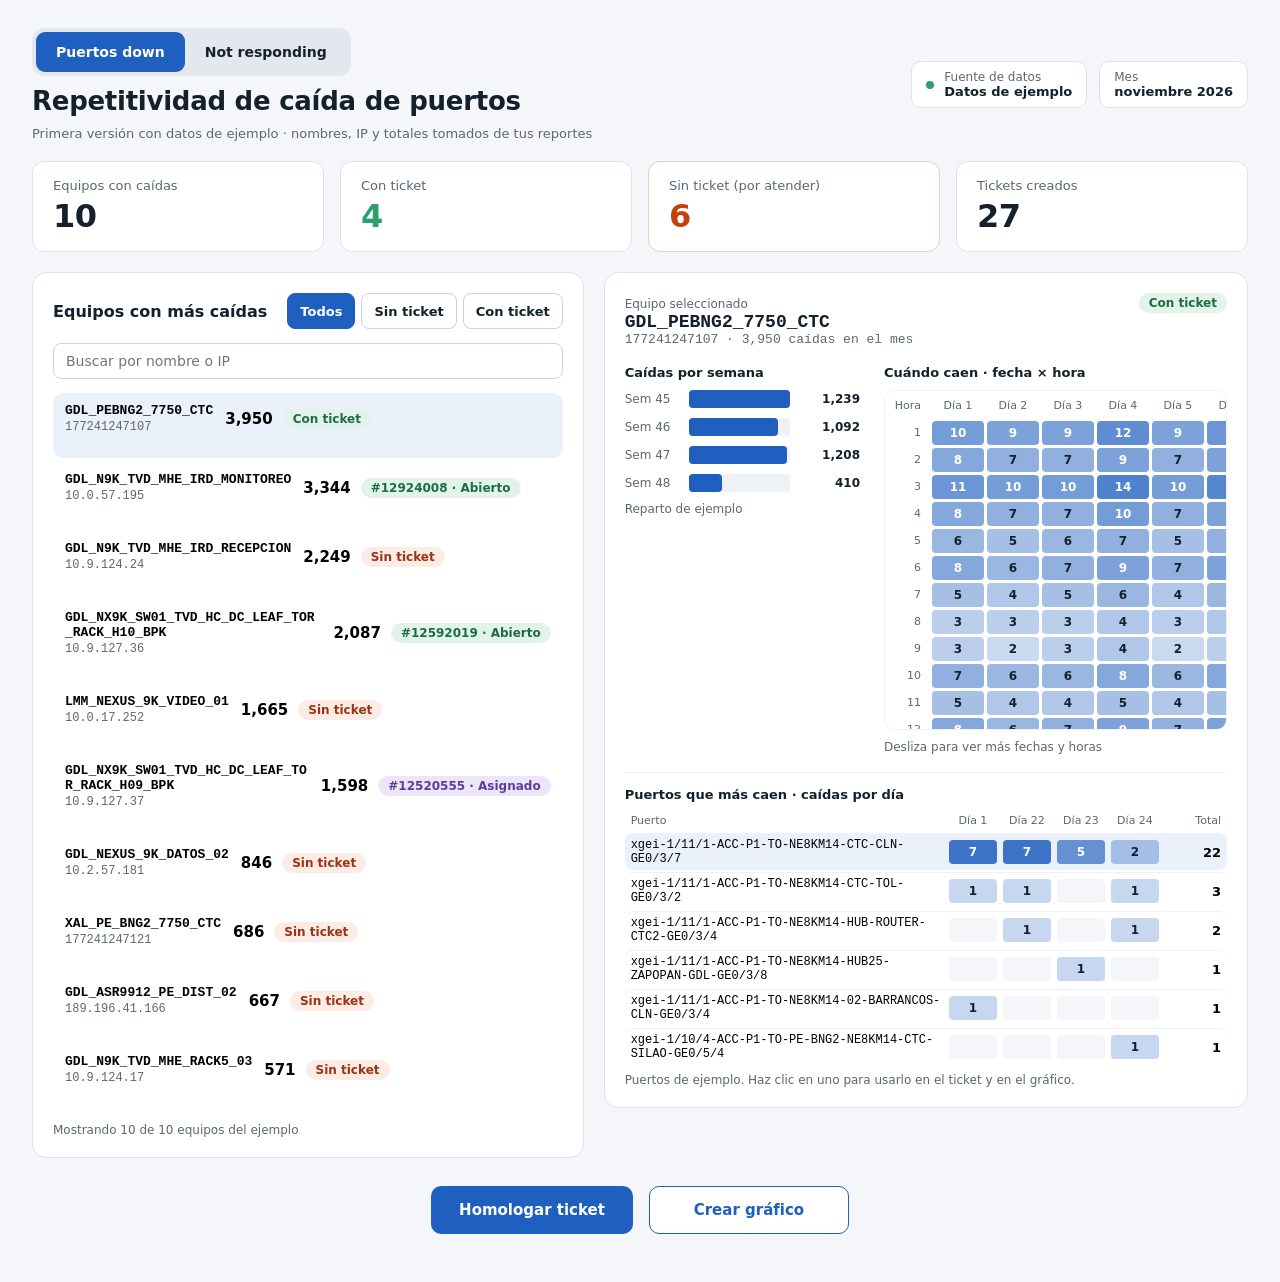
==== index.html @ 20f883a4 "Este es el primer commit de un nuevo proyecto" ====
<!doctype html>
<html lang="es">
<head>
<meta charset="utf-8">
<meta name="viewport" content="width=device-width, initial-scale=1">
<title>Monitor de caídas</title>
<link rel="stylesheet" href="styles.css">
</head>
<body>

<div class="app">

  <header class="top">
    <div class="top-izq">
      <div class="seg" role="tablist" aria-label="Tipo de reporte">
        <button id="tab-down" role="tab" type="button">Puertos down</button>
        <button id="tab-nr" role="tab" type="button">Not responding</button>
      </div>
      <h1 id="titulo"></h1>
      <p class="sub" id="subtitulo"></p>
    </div>
    <div class="top-der">
      <div class="chip-info">
        <span class="punto" aria-hidden="true"></span>
        <div>
          <span class="chip-label">Fuente de datos</span>
          <span class="chip-valor" id="fuente"></span>
        </div>
      </div>
      <div class="chip-info">
        <div>
          <span class="chip-label">Mes</span>
          <span class="chip-valor" id="mes"></span>
        </div>
      </div>
    </div>
  </header>

  <section class="kpis" id="kpis" aria-label="Resumen"></section>

  <main class="cuerpo">
    <section class="card ranking" aria-label="Equipos con más caídas">
      <div class="ranking-head">
        <h2>Equipos con más caídas</h2>
        <div class="filtros" id="filtros">
          <button type="button" data-f="todos" class="activo">Todos</button>
          <button type="button" data-f="sin">Sin ticket</button>
          <button type="button" data-f="con">Con ticket</button>
        </div>
      </div>
      <input id="buscar" class="buscar" type="search" placeholder="Buscar por nombre o IP" aria-label="Buscar por nombre o IP">
      <div class="lista" id="lista"></div>
      <p class="nota" id="nota-lista"></p>
    </section>

    <section class="card detalle" id="detalle" aria-label="Detalle del equipo"></section>
  </main>

  <div class="acciones">
    <button type="button" class="btn primario" id="btn-homologar">Homologar ticket</button>
    <button type="button" class="btn secundario" id="btn-grafico">Crear gráfico</button>
  </div>

</div>

<!-- Modal: Homologar ticket -->
<div class="scrim" id="modal-homologar" hidden>
  <div class="modal modal-estrecho" role="dialog" aria-modal="true" aria-labelledby="mh-titulo">
    <h2 id="mh-titulo">Homologar ticket</h2>

    <div class="campo">
      <span class="campo-titulo">Título del ticket</span>
      <div class="caja">
        <div class="caja-texto" id="mh-t"></div>
        <button type="button" class="btn-copiar" data-copiar="mh-t">Copiar</button>
      </div>
    </div>

    <div class="campo">
      <span class="campo-titulo">Cuerpo del ticket</span>
      <div class="caja">
        <div class="caja-texto cuerpo-scroll" id="mh-c"></div>
        <button type="button" class="btn-copiar" data-copiar="mh-c">Copiar</button>
      </div>
    </div>

    <div class="modal-pie">
      <button type="button" class="btn secundario" data-cerrar>Cerrar</button>
    </div>
  </div>
</div>

<!-- Modal: Crear gráfico -->
<div class="scrim" id="modal-grafico" hidden>
  <div class="modal modal-ancho" role="dialog" aria-modal="true" aria-labelledby="mg-titulo">
    <div class="modal-cab">
      <h2 id="mg-titulo">Crear gráfico</h2>
      <p class="sub">Esta imagen es la que se copia al ticket.</p>
    </div>
    <div class="imagen-wrap" id="mg-imagen"></div>
    <div class="modal-pie">
      <button type="button" class="btn primario" id="mg-copiar">Copiar imagen</button>
      <button type="button" class="btn secundario" data-cerrar>Cerrar</button>
    </div>
    <p class="aviso" id="mg-aviso" role="status"></p>
  </div>
</div>

<script src="data.js"></script>
<script src="plantillas.js"></script>
<script src="app.js"></script>
</body>
</html>
---- styles.css ----
:root {
  --fondo: #F4F6F9;
  --tarjeta: #FFFFFF;
  --borde: #DDE3EA;
  --borde-fuerte: #C9D2DC;
  --texto: #14202B;
  --suave: #5B6773;
  --azul: #1F5FBF;
  --azul-claro: #EAF1FB;
  --verde-fondo: #E2F3EA;
  --verde-texto: #1E6B49;
  --morado-fondo: #ECE6F8;
  --morado-texto: #5A3FA0;
  --rojo-fondo: #FDEBE5;
  --rojo-texto: #9A3412;
  --mono: Consolas, "Courier New", monospace;
}

* { box-sizing: border-box; }

body {
  margin: 0;
  font-family: "Segoe UI", system-ui, Arial, sans-serif;
  background: var(--fondo);
  color: var(--texto);
}

button { font-family: inherit; cursor: pointer; }

.app {
  max-width: 1440px;
  margin: 0 auto;
  padding: 28px 32px 48px;
  display: flex;
  flex-direction: column;
  gap: 20px;
}

/* Encabezado */
.top { display: flex; flex-wrap: wrap; align-items: center; justify-content: space-between; gap: 16px; }
.top-izq { display: flex; flex-direction: column; gap: 10px; }
.top-der { display: flex; flex-wrap: wrap; gap: 12px; }
h1 { margin: 0; font-size: 26px; font-weight: 700; letter-spacing: -0.01em; }
h2 { margin: 0; font-size: 16px; font-weight: 700; }
h3 { margin: 0; font-size: 13px; font-weight: 600; }
.sub { margin: 0; font-size: 13px; color: var(--suave); }

.seg { display: flex; align-self: flex-start; background: #E3E8EF; border-radius: 12px; padding: 4px; }
.seg button { border: none; background: transparent; color: var(--texto); border-radius: 9px; padding: 9px 20px; font-size: 14px; font-weight: 600; min-height: 40px; }
.seg button.activo { background: var(--azul); color: #FFFFFF; }

.chip-info { display: flex; align-items: center; gap: 10px; background: var(--tarjeta); border: 1px solid var(--borde); border-radius: 10px; padding: 8px 14px; }
.chip-info > div { display: flex; flex-direction: column; }
.chip-label { font-size: 12px; color: var(--suave); }
.chip-valor { font-size: 13px; font-weight: 600; }
.punto { width: 8px; height: 8px; border-radius: 50%; background: #2E9E6B; }

/* KPIs */
.kpis { display: grid; grid-template-columns: repeat(4, minmax(0, 1fr)); gap: 16px; }
.kpi { background: var(--tarjeta); border: 1px solid var(--borde); border-radius: 12px; padding: 16px 20px; display: flex; flex-direction: column; gap: 4px; }
.kpi.alerta { border-color: #F2C9C0; }
.kpi-label { font-size: 13px; color: var(--suave); }
.kpi-valor { font-size: 32px; font-weight: 700; letter-spacing: -0.02em; }
.kpi-valor.verde { color: #2E9E6B; }
.kpi-valor.naranja { color: #C2410C; }

/* Cuerpo */
.cuerpo { display: flex; flex-wrap: wrap; gap: 20px; align-items: flex-start; }
.card { background: var(--tarjeta); border: 1px solid var(--borde); border-radius: 14px; padding: 20px; }
.ranking { flex: 1 1 520px; min-width: 0; display: flex; flex-direction: column; gap: 14px; }
.detalle { flex: 1.4 1 600px; min-width: 0; display: flex; flex-direction: column; gap: 18px; }

.ranking-head { display: flex; flex-wrap: wrap; align-items: center; justify-content: space-between; gap: 10px; }
.filtros { display: flex; gap: 6px; }
.filtros button { border: 1px solid var(--borde-fuerte); background: #FFFFFF; color: var(--texto); border-radius: 8px; padding: 6px 12px; font-size: 13px; font-weight: 600; min-height: 36px; }
.filtros button.activo { background: var(--azul); border-color: var(--azul); color: #FFFFFF; }

.buscar { width: 100%; border: 1px solid var(--borde-fuerte); border-radius: 8px; padding: 9px 12px; font-size: 14px; font-family: inherit; }

.lista { display: flex; flex-direction: column; gap: 4px; max-height: 760px; overflow-y: auto; }
.fila { width: 100%; text-align: left; border: none; background: transparent; border-radius: 10px; padding: 10px 12px; display: flex; flex-direction: column; gap: 8px; }
.fila:hover { background: #F7F9FC; }
.fila.sel { background: var(--azul-claro); }
.fila-top { display: flex; align-items: center; justify-content: space-between; gap: 12px; }
.fila-nombre { display: flex; flex-direction: column; gap: 2px; min-width: 0; }
.nombre { font-family: var(--mono); font-size: 13px; font-weight: 700; overflow-wrap: anywhere; }
.ip { font-family: var(--mono); font-size: 12px; color: var(--suave); }
.fila-der { display: flex; align-items: center; gap: 10px; flex-shrink: 0; }
.total { font-size: 15px; font-weight: 700; }
.badge { font-size: 12px; font-weight: 600; padding: 3px 10px; border-radius: 999px; white-space: nowrap; }
.badge.verde { background: var(--verde-fondo); color: var(--verde-texto); }
.badge.morado { background: var(--morado-fondo); color: var(--morado-texto); }
.badge.rojo { background: var(--rojo-fondo); color: var(--rojo-texto); }
.barra { height: 6px; border-radius: 3px; background: #EEF1F5; }
.barra > span { display: block; height: 6px; border-radius: 3px; background: var(--azul); }
.nota { margin: 0; font-size: 12px; color: var(--suave); }
.vacio { padding: 24px 8px; text-align: center; color: var(--suave); font-size: 14px; }

/* Detalle */
.det-head { display: flex; flex-wrap: wrap; align-items: flex-start; justify-content: space-between; gap: 12px; }
.det-head .pequeno { font-size: 12px; color: var(--suave); }
.det-nombre { font-family: var(--mono); font-size: 18px; font-weight: 700; overflow-wrap: anywhere; }
.det-info { font-family: var(--mono); font-size: 13px; color: var(--suave); }
.det-grid { display: flex; flex-wrap: wrap; gap: 24px; }
.col-sem { flex: 1 1 220px; display: flex; flex-direction: column; gap: 10px; }
.col-heat { flex: 1.5 1 320px; min-width: 0; display: flex; flex-direction: column; gap: 10px; }
.sem-fila { display: flex; align-items: center; gap: 10px; }
.sem-label { width: 54px; font-size: 12px; color: var(--suave); }
.sem-barra { flex: 1; height: 18px; background: #EEF1F5; border-radius: 4px; }
.sem-barra > span { display: block; height: 18px; border-radius: 4px; background: var(--azul); }
.sem-valor { width: 60px; text-align: right; font-size: 12px; font-weight: 600; }
.seccion { display: flex; flex-direction: column; gap: 8px; border-top: 1px solid #EEF1F5; padding-top: 14px; }

/* Tabla fecha × hora con desplazamiento (se ven ~8 fechas a la vez) */
.heat-scroll { max-height: 340px; overflow: auto; border: 1px solid #EEF1F5; border-radius: 10px; max-width: 100%; }
.heat-grid { display: grid; grid-template-columns: 44px repeat(24, 52px); gap: 3px; width: max-content; padding: 0 6px 6px 0; }
.heat-h { position: sticky; top: 0; z-index: 2; background: #FFFFFF; font-size: 11px; color: var(--suave); text-align: center; padding: 8px 0 6px; }
.heat-hora { position: sticky; left: 0; z-index: 1; background: #FFFFFF; font-size: 11px; color: var(--suave); text-align: right; padding-right: 8px; line-height: 24px; }
.heat-corner { position: sticky; top: 0; left: 0; z-index: 3; background: #FFFFFF; font-size: 11px; color: var(--suave); text-align: right; padding: 8px 8px 6px 0; }
.heat-c { height: 24px; line-height: 24px; text-align: center; font-size: 12px; font-weight: 600; border-radius: 4px; }

/* Versión chica (ventana "Crear gráfico"): 6 fechas x 5 horas visibles */
.heat-scroll.chico { width: 473px; max-height: 203px; scroll-padding: 26px 0 0 44px; scroll-snap-type: both proximity; }
.chico .heat-grid { grid-template-columns: 44px repeat(24, 64px); gap: 4px; }
.chico .heat-c { height: 26px; line-height: 26px; scroll-snap-align: start; }
.chico .heat-h { scroll-snap-align: start; }
.chico .heat-hora { line-height: 26px; scroll-snap-align: start; }

.evid { background: #FFFFFF; border: 1px solid var(--borde-fuerte); border-radius: 12px; overflow: hidden; }
.evid > svg { min-width: 640px; }
.evid-fila { display: flex; flex-wrap: wrap; gap: 24px; align-items: flex-start; padding: 0 24px 24px; }
.evid-heat { display: flex; flex-direction: column; gap: 10px; width: 473px; max-width: 100%; }
.evid-sem { flex: 1 1 280px; min-width: 0; display: flex; flex-direction: column; gap: 10px; }
.evid-heat-top { display: flex; flex-wrap: wrap; align-items: center; justify-content: space-between; gap: 8px; }
.evid-heat h3, .evid-sem h3 { font-size: 14px; }
.leyenda { display: flex; align-items: center; gap: 6px; font-size: 11px; color: var(--suave); }
.leyenda i { width: 18px; height: 10px; border-radius: 2px; display: inline-block; }

.tabla-puertos { overflow-x: auto; }
.tp { min-width: 520px; display: flex; flex-direction: column; gap: 2px; }
.tp-fila { display: grid; align-items: center; gap: 6px; padding: 4px 6px; border-radius: 8px; border: none; background: transparent; text-align: left; width: 100%; border-top: 1px solid #EEF1F5; }
button.tp-fila:hover { background: #F7F9FC; }
.tp-fila.sel { background: var(--azul-claro); }
.tp-head { font-size: 11px; color: var(--suave); border-top: none; }
.tp-nombre { font-family: var(--mono); font-size: 12px; overflow-wrap: anywhere; }
.tp-celda { font-size: 12px; font-weight: 600; text-align: center; border-radius: 4px; height: 24px; line-height: 24px; }
.tp-total { font-size: 13px; font-weight: 700; text-align: right; }

/* Botones */
.acciones { display: flex; flex-wrap: wrap; justify-content: center; gap: 16px; padding-top: 8px; }
.btn { border-radius: 10px; padding: 12px 28px; font-size: 15px; font-weight: 700; min-height: 48px; min-width: 200px; }
.btn.primario { border: none; background: var(--azul); color: #FFFFFF; }
.btn.primario:hover { background: #194fa0; }
.btn.secundario { border: 1px solid var(--azul); background: #FFFFFF; color: var(--azul); }
.btn.secundario:hover { background: var(--azul-claro); }

/* Modales */
.scrim { position: fixed; inset: 0; background: rgba(20, 32, 43, 0.6); display: flex; align-items: flex-start; justify-content: center; padding: 32px 16px; overflow-y: auto; z-index: 10; }
.scrim[hidden] { display: none; }
.modal { background: #FFFFFF; border-radius: 16px; padding: 28px; display: flex; flex-direction: column; gap: 22px; width: 100%; box-shadow: 0 20px 60px rgba(10, 20, 30, 0.35); margin: auto 0; }
.modal-estrecho { max-width: 760px; }
.modal-ancho { max-width: 1080px; }
.modal h2 { font-size: 20px; }
.campo { display: flex; flex-direction: column; gap: 8px; }
.campo-titulo { font-size: 15px; font-weight: 700; }
.caja { position: relative; background: #F7F7F7; border: 1px solid #D0D5DB; border-radius: 10px; }
.caja-texto { padding: 18px 120px 18px 16px; font-size: 14px; line-height: 1.5; white-space: pre-wrap; overflow-wrap: anywhere; }
.cuerpo-scroll { max-height: 300px; overflow-y: auto; }
.btn-copiar { position: absolute; top: 10px; right: 10px; border: 1px solid var(--borde-fuerte); background: #FFFFFF; color: var(--azul); border-radius: 8px; padding: 6px 14px; font-size: 13px; font-weight: 600; min-height: 36px; }
.btn-copiar:hover { background: var(--azul-claro); }
.modal-pie { display: flex; flex-wrap: wrap; justify-content: center; gap: 16px; }
.imagen-wrap { border-radius: 12px; overflow-x: auto; }
.imagen-wrap svg { display: block; width: 100%; height: auto; min-width: 640px; }
.aviso { margin: 0; text-align: center; font-size: 13px; color: var(--suave); min-height: 18px; }

@media (max-width: 900px) {
  .kpis { grid-template-columns: repeat(2, minmax(0, 1fr)); }
}
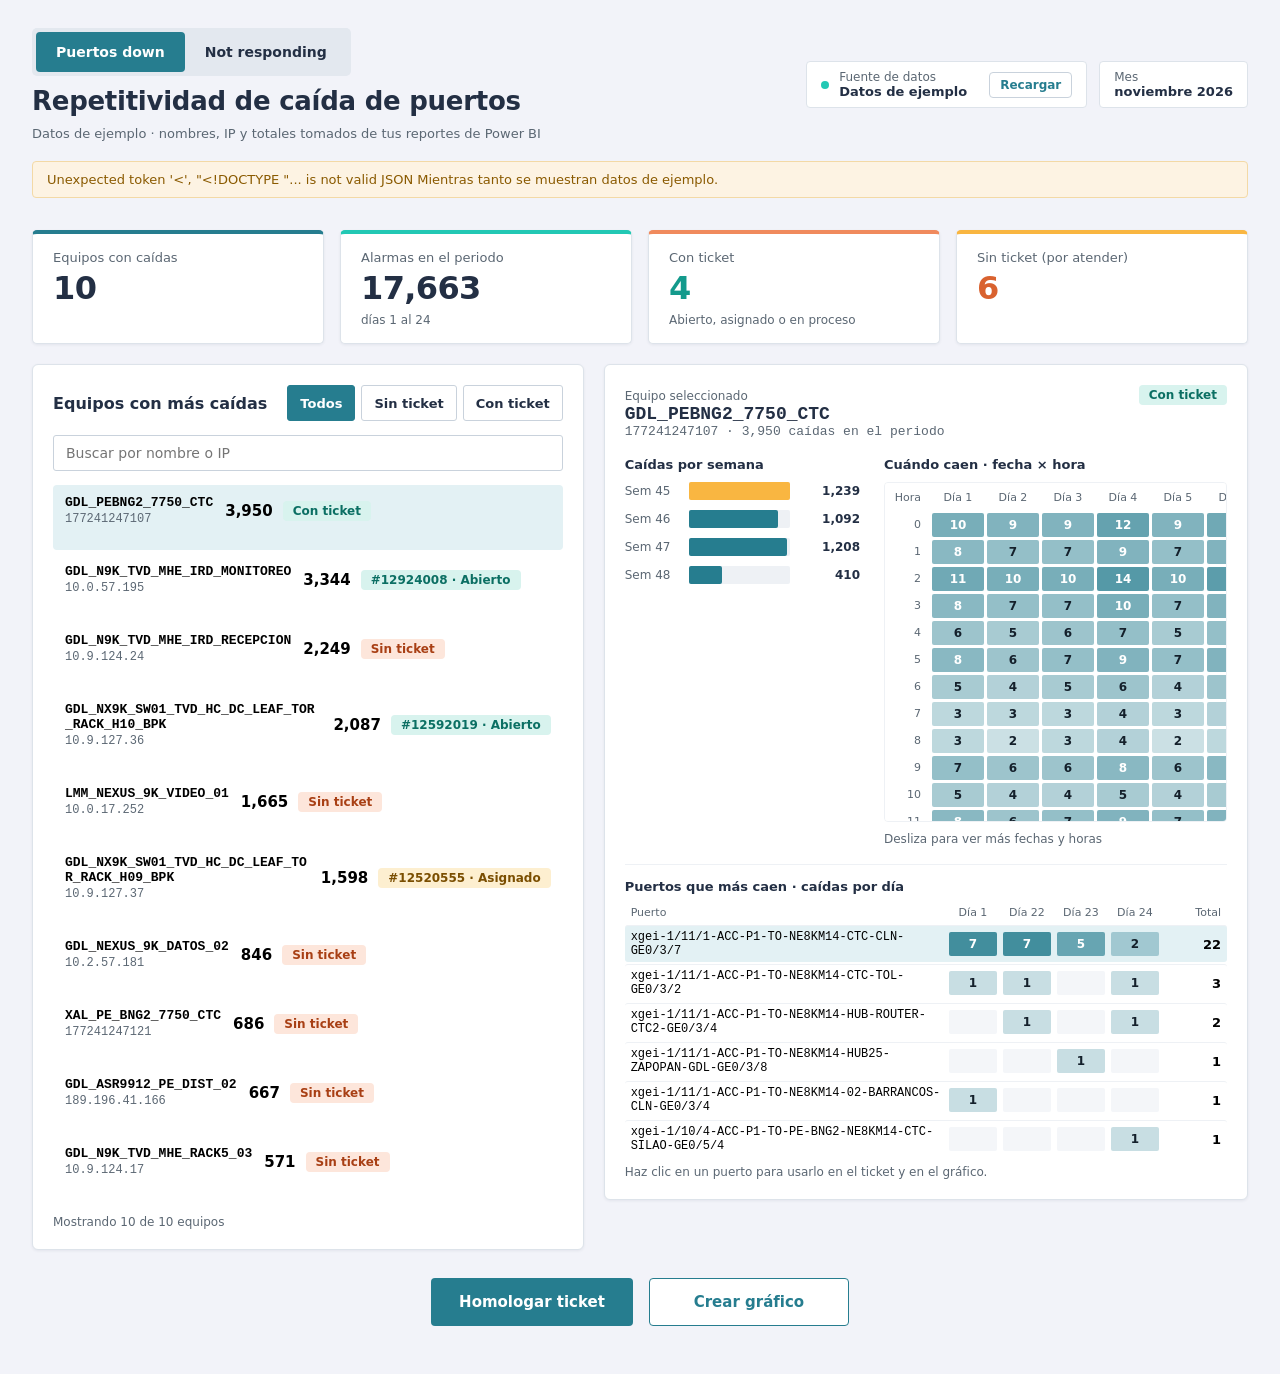
==== commit e388acf0: "Se quitan los datos de prueba y se agregan los datos reales que debe mostrar la imagen" ====
--- a/index.html
+++ b/index.html
@@ -26,6 +26,7 @@
           <span class="chip-label">Fuente de datos</span>
           <span class="chip-valor" id="fuente"></span>
         </div>
+        <button type="button" class="btn-mini" id="btn-recargar" title="Volver a leer el Excel">Recargar</button>
       </div>
       <div class="chip-info">
         <div>
@@ -35,6 +36,8 @@
       </div>
     </div>
   </header>
+
+  <div class="aviso-datos" id="aviso-datos" role="status" hidden></div>
 
   <section class="kpis" id="kpis" aria-label="Resumen"></section>
 
--- a/styles.css
+++ b/styles.css
@@ -1,18 +1,18 @@
 :root {
-  --fondo: #F4F6F9;
+  --fondo: #F2F3F9;
   --tarjeta: #FFFFFF;
   --borde: #DDE3EA;
   --borde-fuerte: #C9D2DC;
-  --texto: #14202B;
+  --texto: #232F44;
   --suave: #5B6773;
-  --azul: #1F5FBF;
-  --azul-claro: #EAF1FB;
-  --verde-fondo: #E2F3EA;
-  --verde-texto: #1E6B49;
-  --morado-fondo: #ECE6F8;
-  --morado-texto: #5A3FA0;
-  --rojo-fondo: #FDEBE5;
-  --rojo-texto: #9A3412;
+  --azul: #267D8F;
+  --azul-claro: #E3F1F4;
+  --verde-fondo: #D8F3EE;
+  --verde-texto: #0B6F63;
+  --morado-fondo: #FDEFD0;
+  --morado-texto: #7A4E00;
+  --rojo-fondo: #FDE6DB;
+  --rojo-texto: #A83F14;
   --mono: Consolas, "Courier New", monospace;
 }
 
@@ -45,40 +45,43 @@
 h3 { margin: 0; font-size: 13px; font-weight: 600; }
 .sub { margin: 0; font-size: 13px; color: var(--suave); }
 
-.seg { display: flex; align-self: flex-start; background: #E3E8EF; border-radius: 12px; padding: 4px; }
-.seg button { border: none; background: transparent; color: var(--texto); border-radius: 9px; padding: 9px 20px; font-size: 14px; font-weight: 600; min-height: 40px; }
+.seg { display: flex; align-self: flex-start; background: #E3E8EF; border-radius: 5px; padding: 4px; }
+.seg button { border: none; background: transparent; color: var(--texto); border-radius: 4px; padding: 9px 20px; font-size: 14px; font-weight: 600; min-height: 40px; }
 .seg button.activo { background: var(--azul); color: #FFFFFF; }
 
-.chip-info { display: flex; align-items: center; gap: 10px; background: var(--tarjeta); border: 1px solid var(--borde); border-radius: 10px; padding: 8px 14px; }
+.chip-info { display: flex; align-items: center; gap: 10px; background: var(--tarjeta); border: 1px solid var(--borde); border-radius: 4px; padding: 8px 14px; }
 .chip-info > div { display: flex; flex-direction: column; }
 .chip-label { font-size: 12px; color: var(--suave); }
 .chip-valor { font-size: 13px; font-weight: 600; }
-.punto { width: 8px; height: 8px; border-radius: 50%; background: #2E9E6B; }
+.punto { width: 8px; height: 8px; border-radius: 50%; background: #22C8B4; }
 
 /* KPIs */
 .kpis { display: grid; grid-template-columns: repeat(4, minmax(0, 1fr)); gap: 16px; }
-.kpi { background: var(--tarjeta); border: 1px solid var(--borde); border-radius: 12px; padding: 16px 20px; display: flex; flex-direction: column; gap: 4px; }
-.kpi.alerta { border-color: #F2C9C0; }
+.kpi { background: var(--tarjeta); border: 1px solid var(--borde); border-radius: 5px; padding: 16px 20px; display: flex; flex-direction: column; gap: 4px; box-shadow: 0 1px 3px rgba(35, 47, 68, 0.07); }
+.kpi { border-top: 4px solid #267D8F; }
+.kpi:nth-child(2) { border-top-color: #22C8B4; }
+.kpi:nth-child(3) { border-top-color: #F08A5D; }
+.kpi:nth-child(4) { border-top-color: #F9B641; }
 .kpi-label { font-size: 13px; color: var(--suave); }
 .kpi-valor { font-size: 32px; font-weight: 700; letter-spacing: -0.02em; }
-.kpi-valor.verde { color: #2E9E6B; }
-.kpi-valor.naranja { color: #C2410C; }
+.kpi-valor.verde { color: #139A8C; }
+.kpi-valor.naranja { color: #D9622F; }
 
 /* Cuerpo */
 .cuerpo { display: flex; flex-wrap: wrap; gap: 20px; align-items: flex-start; }
-.card { background: var(--tarjeta); border: 1px solid var(--borde); border-radius: 14px; padding: 20px; }
+.card { background: var(--tarjeta); border: 1px solid var(--borde); border-radius: 6px; padding: 20px; box-shadow: 0 1px 3px rgba(35, 47, 68, 0.07); }
 .ranking { flex: 1 1 520px; min-width: 0; display: flex; flex-direction: column; gap: 14px; }
 .detalle { flex: 1.4 1 600px; min-width: 0; display: flex; flex-direction: column; gap: 18px; }
 
 .ranking-head { display: flex; flex-wrap: wrap; align-items: center; justify-content: space-between; gap: 10px; }
 .filtros { display: flex; gap: 6px; }
-.filtros button { border: 1px solid var(--borde-fuerte); background: #FFFFFF; color: var(--texto); border-radius: 8px; padding: 6px 12px; font-size: 13px; font-weight: 600; min-height: 36px; }
+.filtros button { border: 1px solid var(--borde-fuerte); background: #FFFFFF; color: var(--texto); border-radius: 3px; padding: 6px 12px; font-size: 13px; font-weight: 600; min-height: 36px; }
 .filtros button.activo { background: var(--azul); border-color: var(--azul); color: #FFFFFF; }
 
-.buscar { width: 100%; border: 1px solid var(--borde-fuerte); border-radius: 8px; padding: 9px 12px; font-size: 14px; font-family: inherit; }
+.buscar { width: 100%; border: 1px solid var(--borde-fuerte); border-radius: 3px; padding: 9px 12px; font-size: 14px; font-family: inherit; }
 
 .lista { display: flex; flex-direction: column; gap: 4px; max-height: 760px; overflow-y: auto; }
-.fila { width: 100%; text-align: left; border: none; background: transparent; border-radius: 10px; padding: 10px 12px; display: flex; flex-direction: column; gap: 8px; }
+.fila { width: 100%; text-align: left; border: none; background: transparent; border-radius: 4px; padding: 10px 12px; display: flex; flex-direction: column; gap: 8px; }
 .fila:hover { background: #F7F9FC; }
 .fila.sel { background: var(--azul-claro); }
 .fila-top { display: flex; align-items: center; justify-content: space-between; gap: 12px; }
@@ -87,12 +90,12 @@
 .ip { font-family: var(--mono); font-size: 12px; color: var(--suave); }
 .fila-der { display: flex; align-items: center; gap: 10px; flex-shrink: 0; }
 .total { font-size: 15px; font-weight: 700; }
-.badge { font-size: 12px; font-weight: 600; padding: 3px 10px; border-radius: 999px; white-space: nowrap; }
+.badge { font-size: 12px; font-weight: 600; padding: 3px 10px; border-radius: 4px; white-space: nowrap; }
 .badge.verde { background: var(--verde-fondo); color: var(--verde-texto); }
 .badge.morado { background: var(--morado-fondo); color: var(--morado-texto); }
 .badge.rojo { background: var(--rojo-fondo); color: var(--rojo-texto); }
-.barra { height: 6px; border-radius: 3px; background: #EEF1F5; }
-.barra > span { display: block; height: 6px; border-radius: 3px; background: var(--azul); }
+.barra { height: 6px; border-radius: 2px; background: #EEF1F5; }
+.barra > span { display: block; height: 6px; border-radius: 2px; background: var(--azul); }
 .nota { margin: 0; font-size: 12px; color: var(--suave); }
 .vacio { padding: 24px 8px; text-align: center; color: var(--suave); font-size: 14px; }
 
@@ -106,18 +109,18 @@
 .col-heat { flex: 1.5 1 320px; min-width: 0; display: flex; flex-direction: column; gap: 10px; }
 .sem-fila { display: flex; align-items: center; gap: 10px; }
 .sem-label { width: 54px; font-size: 12px; color: var(--suave); }
-.sem-barra { flex: 1; height: 18px; background: #EEF1F5; border-radius: 4px; }
-.sem-barra > span { display: block; height: 18px; border-radius: 4px; background: var(--azul); }
+.sem-barra { flex: 1; height: 18px; background: #EEF1F5; border-radius: 2px; }
+.sem-barra > span { display: block; height: 18px; border-radius: 2px; background: var(--azul); }
 .sem-valor { width: 60px; text-align: right; font-size: 12px; font-weight: 600; }
 .seccion { display: flex; flex-direction: column; gap: 8px; border-top: 1px solid #EEF1F5; padding-top: 14px; }
 
 /* Tabla fecha × hora con desplazamiento (se ven ~8 fechas a la vez) */
-.heat-scroll { max-height: 340px; overflow: auto; border: 1px solid #EEF1F5; border-radius: 10px; max-width: 100%; }
+.heat-scroll { max-height: 340px; overflow: auto; border: 1px solid #EEF1F5; border-radius: 4px; max-width: 100%; }
 .heat-grid { display: grid; grid-template-columns: 44px repeat(24, 52px); gap: 3px; width: max-content; padding: 0 6px 6px 0; }
 .heat-h { position: sticky; top: 0; z-index: 2; background: #FFFFFF; font-size: 11px; color: var(--suave); text-align: center; padding: 8px 0 6px; }
 .heat-hora { position: sticky; left: 0; z-index: 1; background: #FFFFFF; font-size: 11px; color: var(--suave); text-align: right; padding-right: 8px; line-height: 24px; }
 .heat-corner { position: sticky; top: 0; left: 0; z-index: 3; background: #FFFFFF; font-size: 11px; color: var(--suave); text-align: right; padding: 8px 8px 6px 0; }
-.heat-c { height: 24px; line-height: 24px; text-align: center; font-size: 12px; font-weight: 600; border-radius: 4px; }
+.heat-c { height: 24px; line-height: 24px; text-align: center; font-size: 12px; font-weight: 600; border-radius: 2px; }
 
 /* Versión chica (ventana "Crear gráfico"): 6 fechas x 5 horas visibles */
 .heat-scroll.chico { width: 473px; max-height: 203px; scroll-padding: 26px 0 0 44px; scroll-snap-type: both proximity; }
@@ -126,7 +129,7 @@
 .chico .heat-h { scroll-snap-align: start; }
 .chico .heat-hora { line-height: 26px; scroll-snap-align: start; }
 
-.evid { background: #FFFFFF; border: 1px solid var(--borde-fuerte); border-radius: 12px; overflow: hidden; }
+.evid { background: #FFFFFF; border: 1px solid var(--borde-fuerte); border-radius: 5px; overflow: hidden; }
 .evid > svg { min-width: 640px; }
 .evid-fila { display: flex; flex-wrap: wrap; gap: 24px; align-items: flex-start; padding: 0 24px 24px; }
 .evid-heat { display: flex; flex-direction: column; gap: 10px; width: 473px; max-width: 100%; }
@@ -134,45 +137,57 @@
 .evid-heat-top { display: flex; flex-wrap: wrap; align-items: center; justify-content: space-between; gap: 8px; }
 .evid-heat h3, .evid-sem h3 { font-size: 14px; }
 .leyenda { display: flex; align-items: center; gap: 6px; font-size: 11px; color: var(--suave); }
-.leyenda i { width: 18px; height: 10px; border-radius: 2px; display: inline-block; }
+.leyenda i { width: 18px; height: 10px; border-radius: 1px; display: inline-block; }
 
 .tabla-puertos { overflow-x: auto; }
 .tp { min-width: 520px; display: flex; flex-direction: column; gap: 2px; }
-.tp-fila { display: grid; align-items: center; gap: 6px; padding: 4px 6px; border-radius: 8px; border: none; background: transparent; text-align: left; width: 100%; border-top: 1px solid #EEF1F5; }
+.tp-fila { display: grid; align-items: center; gap: 6px; padding: 4px 6px; border-radius: 3px; border: none; background: transparent; text-align: left; width: 100%; border-top: 1px solid #EEF1F5; }
 button.tp-fila:hover { background: #F7F9FC; }
 .tp-fila.sel { background: var(--azul-claro); }
 .tp-head { font-size: 11px; color: var(--suave); border-top: none; }
 .tp-nombre { font-family: var(--mono); font-size: 12px; overflow-wrap: anywhere; }
-.tp-celda { font-size: 12px; font-weight: 600; text-align: center; border-radius: 4px; height: 24px; line-height: 24px; }
+.tp-celda { font-size: 12px; font-weight: 600; text-align: center; border-radius: 2px; height: 24px; line-height: 24px; }
 .tp-total { font-size: 13px; font-weight: 700; text-align: right; }
 
 /* Botones */
 .acciones { display: flex; flex-wrap: wrap; justify-content: center; gap: 16px; padding-top: 8px; }
-.btn { border-radius: 10px; padding: 12px 28px; font-size: 15px; font-weight: 700; min-height: 48px; min-width: 200px; }
+.btn { border-radius: 4px; padding: 12px 28px; font-size: 15px; font-weight: 700; min-height: 48px; min-width: 200px; }
 .btn.primario { border: none; background: var(--azul); color: #FFFFFF; }
-.btn.primario:hover { background: #194fa0; }
+.btn.primario:hover { background: #1D6574; }
 .btn.secundario { border: 1px solid var(--azul); background: #FFFFFF; color: var(--azul); }
 .btn.secundario:hover { background: var(--azul-claro); }
 
 /* Modales */
 .scrim { position: fixed; inset: 0; background: rgba(20, 32, 43, 0.6); display: flex; align-items: flex-start; justify-content: center; padding: 32px 16px; overflow-y: auto; z-index: 10; }
 .scrim[hidden] { display: none; }
-.modal { background: #FFFFFF; border-radius: 16px; padding: 28px; display: flex; flex-direction: column; gap: 22px; width: 100%; box-shadow: 0 20px 60px rgba(10, 20, 30, 0.35); margin: auto 0; }
+.modal { background: #FFFFFF; border-radius: 6px; padding: 28px; display: flex; flex-direction: column; gap: 22px; width: 100%; box-shadow: 0 20px 60px rgba(10, 20, 30, 0.35); margin: auto 0; }
 .modal-estrecho { max-width: 760px; }
 .modal-ancho { max-width: 1080px; }
 .modal h2 { font-size: 20px; }
 .campo { display: flex; flex-direction: column; gap: 8px; }
 .campo-titulo { font-size: 15px; font-weight: 700; }
-.caja { position: relative; background: #F7F7F7; border: 1px solid #D0D5DB; border-radius: 10px; }
+.caja { position: relative; background: #F7F7F7; border: 1px solid #D0D5DB; border-radius: 4px; }
 .caja-texto { padding: 18px 120px 18px 16px; font-size: 14px; line-height: 1.5; white-space: pre-wrap; overflow-wrap: anywhere; }
 .cuerpo-scroll { max-height: 300px; overflow-y: auto; }
-.btn-copiar { position: absolute; top: 10px; right: 10px; border: 1px solid var(--borde-fuerte); background: #FFFFFF; color: var(--azul); border-radius: 8px; padding: 6px 14px; font-size: 13px; font-weight: 600; min-height: 36px; }
+.btn-copiar { position: absolute; top: 10px; right: 10px; border: 1px solid var(--borde-fuerte); background: #FFFFFF; color: var(--azul); border-radius: 3px; padding: 6px 14px; font-size: 13px; font-weight: 600; min-height: 36px; }
 .btn-copiar:hover { background: var(--azul-claro); }
 .modal-pie { display: flex; flex-wrap: wrap; justify-content: center; gap: 16px; }
-.imagen-wrap { border-radius: 12px; overflow-x: auto; }
+.imagen-wrap { border-radius: 5px; overflow-x: auto; }
 .imagen-wrap svg { display: block; width: 100%; height: auto; min-width: 640px; }
 .aviso { margin: 0; text-align: center; font-size: 13px; color: var(--suave); min-height: 18px; }
 
 @media (max-width: 900px) {
   .kpis { grid-template-columns: repeat(2, minmax(0, 1fr)); }
 }
+
+/* ---- datos reales ---- */
+.badge.gris { background: #EEF1F5; color: #5B6773; }
+.kpi-sub { display: block; font-size: 12px; color: var(--suave); margin-top: 2px; }
+.aviso-datos { background: #FDF3E3; color: #8A5A00; border: 1px solid #F3D9A6; border-radius: 4px; padding: 10px 14px; font-size: 13px; margin: 0 0 12px; }
+.aviso-datos[hidden] { display: none; }
+.btn-mini { margin-left: 12px; font: inherit; font-size: 12px; font-weight: 600; padding: 5px 10px; border-radius: 4px; border: 1px solid #C9D2DC; background: #fff; color: #267D8F; cursor: pointer; }
+.btn-mini:hover { background: #E3F1F4; }
+.btn-mini:disabled { opacity: .6; cursor: default; }
+.btn:disabled { opacity: .45; cursor: not-allowed; }
+#sel-mes { font: inherit; font-size: 14px; font-weight: 600; border: 1px solid #C9D2DC; border-radius: 4px; padding: 2px 6px; background: #fff; }
+[hidden] { display: none !important; }
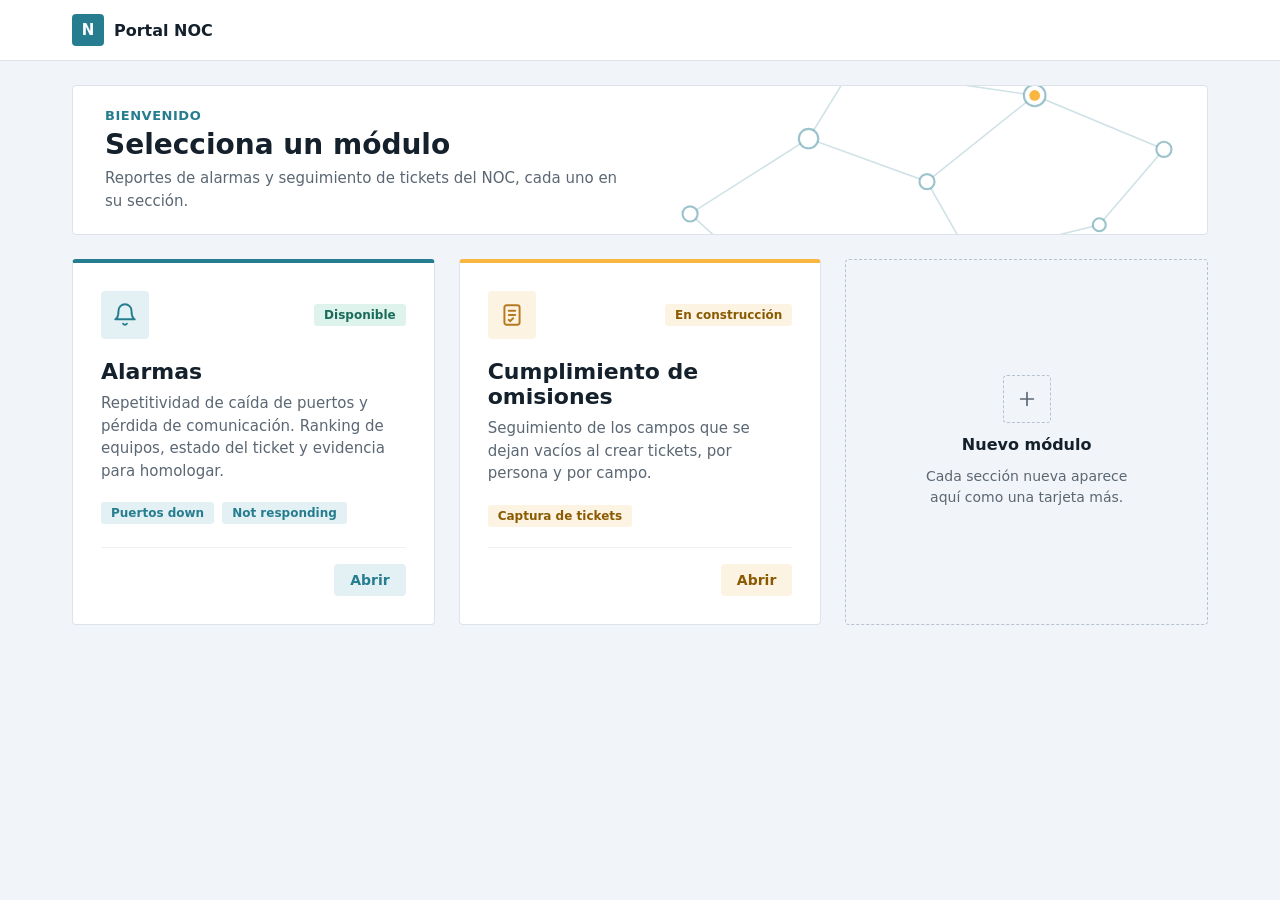
==== commit 11902e09: "Se crea una página de inicio, ya qué se agregarán más futures" ====
--- a/index.html
+++ b/index.html
@@ -3,114 +3,54 @@
 <head>
 <meta charset="utf-8">
 <meta name="viewport" content="width=device-width, initial-scale=1">
-<title>Monitor de caídas</title>
-<link rel="stylesheet" href="styles.css">
+<title>Portal NOC</title>
+<link rel="stylesheet" href="inicio.css">
 </head>
 <body>
+<header class="barra"><div class="barra-in"><a class="marca" href="/"><i>N</i>Portal NOC</a></div></header>
+<main>
+  <section class="hero">
+    <svg aria-hidden="true" viewBox="0 0 520 220" preserveAspectRatio="xMaxYMid slice">
+        <g stroke="#267D8F" stroke-opacity="0.22" stroke-width="1.5" fill="none">
+          <path d="M40 160 L150 90 L260 130 L360 50 L480 100"/><path d="M150 90 L190 25 L360 50"/>
+          <path d="M260 130 L300 200 L420 170 L480 100"/><path d="M40 160 L90 205 L300 200"/>
+        </g>
+        <g fill="#FFFFFF" stroke="#267D8F" stroke-opacity="0.45" stroke-width="2">
+          <circle cx="40" cy="160" r="7"/><circle cx="150" cy="90" r="9"/><circle cx="260" cy="130" r="7"/>
+          <circle cx="360" cy="50" r="10"/><circle cx="480" cy="100" r="7"/><circle cx="190" cy="25" r="6"/>
+          <circle cx="300" cy="200" r="8"/><circle cx="420" cy="170" r="6"/><circle cx="90" cy="205" r="5"/>
+        </g>
+        <circle cx="360" cy="50" r="5" fill="#F9B641"/>
+      </svg>
+    <div class="hero-txt">
+      <span class="kicker">Bienvenido</span>
+      <h1>Selecciona un módulo</h1>
+      <p>Reportes de alarmas y seguimiento de tickets del NOC, cada uno en su sección.</p>
+    </div>
+  </section>
 
-<div class="app">
-
-  <header class="top">
-    <div class="top-izq">
-      <div class="seg" role="tablist" aria-label="Tipo de reporte">
-        <button id="tab-down" role="tab" type="button">Puertos down</button>
-        <button id="tab-nr" role="tab" type="button">Not responding</button>
-      </div>
-      <h1 id="titulo"></h1>
-      <p class="sub" id="subtitulo"></p>
-    </div>
-    <div class="top-der">
-      <div class="chip-info">
-        <span class="punto" aria-hidden="true"></span>
-        <div>
-          <span class="chip-label">Fuente de datos</span>
-          <span class="chip-valor" id="fuente"></span>
-        </div>
-        <button type="button" class="btn-mini" id="btn-recargar" title="Volver a leer el Excel">Recargar</button>
-      </div>
-      <div class="chip-info">
-        <div>
-          <span class="chip-label">Mes</span>
-          <span class="chip-valor" id="mes"></span>
-        </div>
-      </div>
-    </div>
-  </header>
-
-  <div class="aviso-datos" id="aviso-datos" role="status" hidden></div>
-
-  <section class="kpis" id="kpis" aria-label="Resumen"></section>
-
-  <main class="cuerpo">
-    <section class="card ranking" aria-label="Equipos con más caídas">
-      <div class="ranking-head">
-        <h2>Equipos con más caídas</h2>
-        <div class="filtros" id="filtros">
-          <button type="button" data-f="todos" class="activo">Todos</button>
-          <button type="button" data-f="sin">Sin ticket</button>
-          <button type="button" data-f="con">Con ticket</button>
-        </div>
-      </div>
-      <input id="buscar" class="buscar" type="search" placeholder="Buscar por nombre o IP" aria-label="Buscar por nombre o IP">
-      <div class="lista" id="lista"></div>
-      <p class="nota" id="nota-lista"></p>
-    </section>
-
-    <section class="card detalle" id="detalle" aria-label="Detalle del equipo"></section>
-  </main>
-
-  <div class="acciones">
-    <button type="button" class="btn primario" id="btn-homologar">Homologar ticket</button>
-    <button type="button" class="btn secundario" id="btn-grafico">Crear gráfico</button>
-  </div>
-
-</div>
-
-<!-- Modal: Homologar ticket -->
-<div class="scrim" id="modal-homologar" hidden>
-  <div class="modal modal-estrecho" role="dialog" aria-modal="true" aria-labelledby="mh-titulo">
-    <h2 id="mh-titulo">Homologar ticket</h2>
-
-    <div class="campo">
-      <span class="campo-titulo">Título del ticket</span>
-      <div class="caja">
-        <div class="caja-texto" id="mh-t"></div>
-        <button type="button" class="btn-copiar" data-copiar="mh-t">Copiar</button>
-      </div>
+  <!-- Para agregar un módulo: copia una tarjeta, cambia el enlace, el título y el texto, y crea su página .html -->
+  <section class="modulos" aria-label="Módulos">
+    <div class="mod">
+      <div class="mod-cab"><span class="mod-ico"><svg width="26" height="26" viewBox="0 0 24 24" fill="none" stroke="#267D8F" stroke-width="1.8" stroke-linecap="round" stroke-linejoin="round" aria-hidden="true"><path d="M6 8a6 6 0 0 1 12 0c0 7 3 8 3 8H3s3-1 3-8"/><path d="M10.3 20a2 2 0 0 0 3.4 0"/></svg></span><span class="estado">Disponible</span></div>
+      <div><h2>Alarmas</h2><p>Repetitividad de caída de puertos y pérdida de comunicación. Ranking de equipos, estado del ticket y evidencia para homologar.</p></div>
+      <div class="etiquetas"><span>Puertos down</span><span>Not responding</span></div>
+      <div class="mod-pie"><a class="abrir" href="alarmas.html">Abrir</a></div>
     </div>
 
-    <div class="campo">
-      <span class="campo-titulo">Cuerpo del ticket</span>
-      <div class="caja">
-        <div class="caja-texto cuerpo-scroll" id="mh-c"></div>
-        <button type="button" class="btn-copiar" data-copiar="mh-c">Copiar</button>
-      </div>
+    <div class="mod mod-ambar">
+      <div class="mod-cab"><span class="mod-ico"><svg width="26" height="26" viewBox="0 0 24 24" fill="none" stroke="#B7791F" stroke-width="1.8" stroke-linecap="round" stroke-linejoin="round" aria-hidden="true"><rect x="5" y="3" width="14" height="18" rx="2"/><path d="M9 8h6M9 12h6"/><path d="m9 16.5 1.2 1.2L13 15"/></svg></span><span class="estado">En construcción</span></div>
+      <div><h2>Cumplimiento de omisiones</h2><p>Seguimiento de los campos que se dejan vacíos al crear tickets, por persona y por campo.</p></div>
+      <div class="etiquetas"><span>Captura de tickets</span></div>
+      <div class="mod-pie"><a class="abrir" href="omisiones.html">Abrir</a></div>
     </div>
 
-    <div class="modal-pie">
-      <button type="button" class="btn secundario" data-cerrar>Cerrar</button>
+    <div class="nuevo">
+      <span class="nuevo-ico"><svg width="22" height="22" viewBox="0 0 24 24" fill="none" stroke="#5B6773" stroke-width="1.8" stroke-linecap="round" aria-hidden="true"><path d="M12 5v14M5 12h14"/></svg></span>
+      <b>Nuevo módulo</b>
+      <span>Cada sección nueva aparece aquí como una tarjeta más.</span>
     </div>
-  </div>
-</div>
-
-<!-- Modal: Crear gráfico -->
-<div class="scrim" id="modal-grafico" hidden>
-  <div class="modal modal-ancho" role="dialog" aria-modal="true" aria-labelledby="mg-titulo">
-    <div class="modal-cab">
-      <h2 id="mg-titulo">Crear gráfico</h2>
-      <p class="sub">Esta imagen es la que se copia al ticket.</p>
-    </div>
-    <div class="imagen-wrap" id="mg-imagen"></div>
-    <div class="modal-pie">
-      <button type="button" class="btn primario" id="mg-copiar">Copiar imagen</button>
-      <button type="button" class="btn secundario" data-cerrar>Cerrar</button>
-    </div>
-    <p class="aviso" id="mg-aviso" role="status"></p>
-  </div>
-</div>
-
-<script src="data.js"></script>
-<script src="plantillas.js"></script>
-<script src="app.js"></script>
+  </section>
+</main>
 </body>
 </html>
--- a/inicio.css
+++ b/inicio.css
@@ -0,0 +1,50 @@
+/* Portal NOC: inicio y páginas de módulos nuevos */
+:root { --fondo: #F1F4F8; --borde: #DDE3EA; --texto: #14202B; --suave: #5B6773; --azul: #267D8F; --azul-claro: #E3F1F4; --ambar: #F9B641; --ambar-texto: #8A5A00; --ambar-fondo: #FDF3E3; --ambar-oscuro: #B7791F; }
+* { box-sizing: border-box; }
+body { margin: 0; background: var(--fondo); color: var(--texto); font-family: "Segoe UI", system-ui, Arial, sans-serif; min-height: 100vh; display: flex; flex-direction: column; }
+a { text-decoration: none; color: inherit; }
+
+.barra { background: #fff; border-bottom: 1px solid var(--borde); }
+.barra-in { max-width: 1200px; margin: 0 auto; padding: 14px 32px; }
+.marca { display: inline-flex; align-items: center; gap: 10px; font-weight: 700; font-size: 16px; }
+.marca i { width: 32px; height: 32px; border-radius: 4px; background: var(--azul); color: #fff; display: flex; align-items: center; justify-content: center; font-style: normal; font-size: 15px; }
+
+main { flex: 1; width: 100%; max-width: 1200px; margin: 0 auto; padding: 24px 32px 32px; display: flex; flex-direction: column; gap: 24px; }
+
+.hero { position: relative; background: #fff; border: 1px solid var(--borde); border-radius: 4px; padding: 22px 32px; overflow: hidden; }
+.hero svg { position: absolute; right: 0; top: 0; height: 100%; width: 55%; max-width: 560px; }
+.hero-txt { position: relative; display: flex; flex-direction: column; gap: 6px; max-width: 520px; }
+.kicker { font-size: 13px; font-weight: 600; color: var(--azul); letter-spacing: .04em; text-transform: uppercase; }
+.hero h1 { margin: 0; font-size: 28px; line-height: 1.15; }
+.hero p { margin: 0; font-size: 15px; line-height: 1.5; color: var(--suave); }
+
+.modulos { display: grid; grid-template-columns: repeat(auto-fit, minmax(320px, 1fr)); gap: 24px; }
+.mod { background: #fff; border: 1px solid var(--borde); border-top: 4px solid var(--azul); border-radius: 4px; padding: 28px; display: flex; flex-direction: column; gap: 20px; min-height: 260px; }
+.mod-ambar { border-top-color: var(--ambar); }
+.mod-cab { display: flex; align-items: center; justify-content: space-between; }
+.mod-ico { width: 48px; height: 48px; border-radius: 4px; background: var(--azul-claro); display: flex; align-items: center; justify-content: center; }
+.mod-ambar .mod-ico { background: var(--ambar-fondo); }
+.estado { font-size: 12px; font-weight: 600; padding: 4px 10px; border-radius: 3px; color: #1B6B5A; background: #DDF3EC; }
+.mod-ambar .estado { color: var(--ambar-texto); background: var(--ambar-fondo); }
+.mod h2 { margin: 0 0 8px; font-size: 22px; }
+.mod p { margin: 0; font-size: 15px; line-height: 1.5; color: var(--suave); }
+.etiquetas { display: flex; flex-wrap: wrap; gap: 8px; }
+.etiquetas span { font-size: 12px; font-weight: 600; padding: 4px 10px; border-radius: 3px; color: var(--azul); background: var(--azul-claro); }
+.mod-ambar .etiquetas span { color: var(--ambar-texto); background: var(--ambar-fondo); }
+.mod-pie { margin-top: auto; display: flex; justify-content: flex-end; padding-top: 16px; border-top: 1px solid #EEF1F5; }
+.abrir { font-size: 14px; font-weight: 600; padding: 8px 16px; border-radius: 4px; color: var(--azul); background: var(--azul-claro); }
+.mod-ambar .abrir { color: var(--ambar-texto); background: var(--ambar-fondo); }
+.abrir:hover, .abrir:focus-visible { background: var(--azul); color: #fff; }
+.mod-ambar .abrir:hover, .mod-ambar .abrir:focus-visible { background: var(--ambar-oscuro); color: #fff; }
+
+.nuevo { border: 1.5px dashed #B8C3CF; border-radius: 4px; padding: 28px; display: flex; flex-direction: column; align-items: center; justify-content: center; gap: 12px; min-height: 260px; text-align: center; color: var(--suave); }
+.nuevo-ico { width: 48px; height: 48px; border-radius: 4px; border: 1.5px dashed #B8C3CF; display: flex; align-items: center; justify-content: center; }
+.nuevo b { font-size: 16px; color: var(--texto); }
+.nuevo span { font-size: 14px; line-height: 1.5; max-width: 220px; }
+
+/* Página de módulo en construcción */
+.volver { font-size: 13px; font-weight: 600; color: var(--azul); }
+.volver:hover { text-decoration: underline; }
+.vacio-mod { background: #fff; border: 1px solid var(--borde); border-radius: 4px; padding: 48px 32px; text-align: center; color: var(--suave); }
+.vacio-mod h1 { margin: 0 0 8px; font-size: 24px; color: var(--texto); }
+.vacio-mod p { margin: 0; font-size: 15px; line-height: 1.5; }
